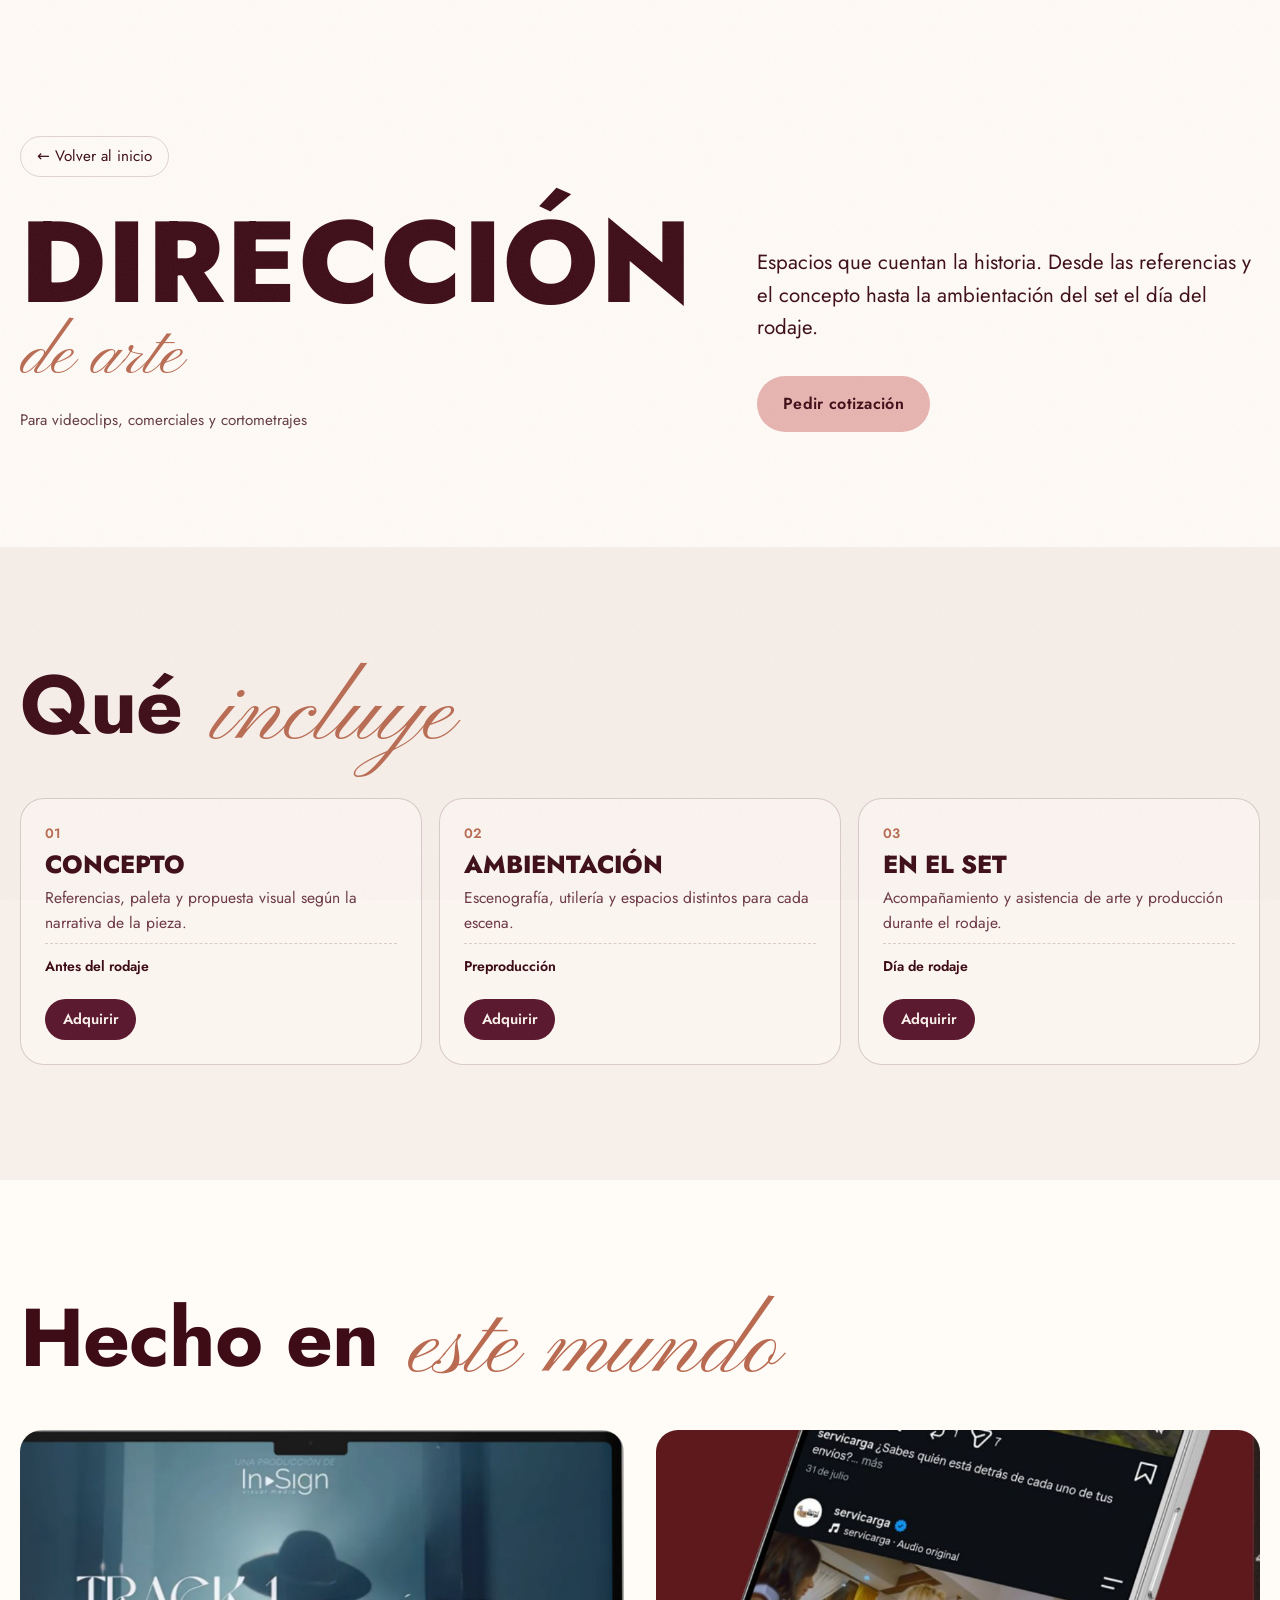
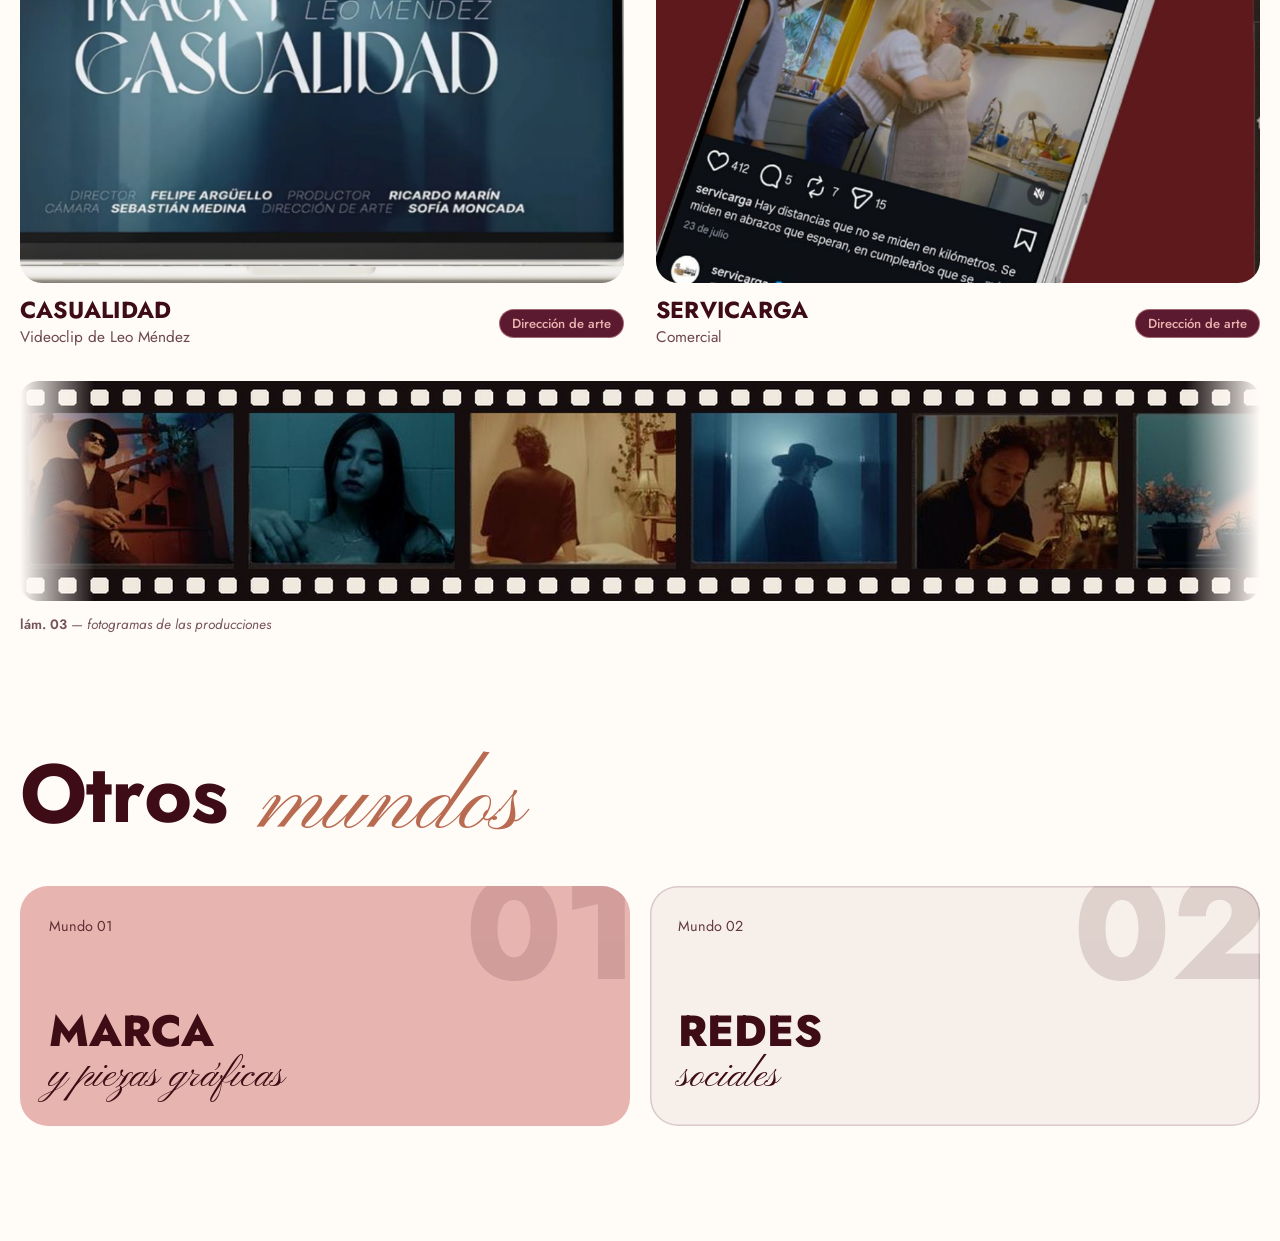
==== direccion-arte.html @ 57369f3b "Diseño igual al portafolio original (trazo-portafolio) Se pasa el diseño original a páginas separada" ====
<!DOCTYPE html>
<html lang="es">
<head>
<meta charset="utf-8">
<meta name="viewport" content="width=device-width, initial-scale=1, viewport-fit=cover">
<title>Dirección de arte · Sofía Moncada</title>
<meta name="description" content="Sofía Moncada, diseñadora crossmedia en Pereira, Colombia. Identidad de marca, contenido para redes y dirección de arte.">
<link rel="preconnect" href="https://fonts.googleapis.com">
<link rel="preconnect" href="https://fonts.gstatic.com" crossorigin>
<link href="https://fonts.googleapis.com/css2?family=Jost:wght@300;400;500;600;700;800;900&family=Pinyon+Script&display=swap" rel="stylesheet">
<!-- Estilos: generales (todas las páginas) + los propios de esta página -->
<link rel="stylesheet" href="css/base.css?v=20261113c">
<link rel="stylesheet" href="css/barra-menu.css?v=20261113c">
<link rel="stylesheet" href="css/pie.css?v=20261113c">
<link rel="stylesheet" href="css/mundos.css?v=20261113c">
<!-- Antes de pintar: tema guardado y franjas de llegada desde otra página -->
<script>
(function(){var r=document.documentElement;try{var t=localStorage.getItem('sof-theme');if(t==='dark'||t==='light')r.dataset.theme=t;if(sessionStorage.getItem('sof-wipe')){r.classList.add('llegando');sessionStorage.removeItem('sof-wipe')}}catch(e){}})();
</script>
</head>
<body data-pagina="direccion-arte" data-world="direccion-arte">
<a class="skip" href="#" id="skip">Saltar al contenido</a>

<!-- ============ BARRA PRINCIPAL ============ -->
<header class="nav" id="nav">
  <a class="logo" href="inicio.html" data-go aria-label="Trazo, inicio"><span class="script">Trazo</span></a>
  <nav class="links" aria-label="Principal">
    <a href="inicio.html" data-go>Inicio</a>
    <a href="sobre-mi.html" data-go>Sobre mí</a>
    <a href="proyectos.html" data-go>Proyectos</a>
  </nav>
  <a class="btn b-vino cta" href="planes.html" data-go>¡Trabajemos!</a>
  <button class="whatido" aria-controls="mega">Lo que hago</button>
  <button class="theme" role="switch" aria-checked="false" aria-label="Modo oscuro" title="Cambiar a modo claro u oscuro"><span class="knob" aria-hidden="true"><svg class="sun" viewBox="0 0 24 24"><circle cx="12" cy="12" r="5"/><g stroke="currentColor" stroke-width="2" stroke-linecap="round"><path d="M12 1v3M12 20v3M1 12h3M20 12h3M4.2 4.2l2.1 2.1M17.7 17.7l2.1 2.1M4.2 19.8l2.1-2.1M17.7 6.3l2.1-2.1"/></g></svg><svg class="moon" viewBox="0 0 24 24"><path d="M20 14.5A8 8 0 0 1 9.5 4a8 8 0 1 0 10.5 10.5z"/></svg></span></button>
  <button class="menu-btn" aria-expanded="false" aria-controls="mega"><i></i>Menú</button>
</header>

<!-- ============ MENÚ GRANDE: LO QUE HAGO ============ -->
<div class="mega" id="mega">
  <div class="wrap">
    <div class="mega-head"><div class="lbl"><b>000</b><span>Lo que hago</span></div><p class="script">elige tu plan y escríbeme</p></div>
    <div class="mega-grid">
      <div class="world w1">
        <a class="wh" href="marca.html" data-go><span class="wn">Mundo 01 · Para marcas nuevas y emprendimientos</span><h3>Marca <span class="script">y piezas</span></h3></a>
        <ul>
          <li><a href="marca.html" data-go><span>01</span>Identidad simple<small>Logo, paleta y tipografías · 3 entregables</small></a><button class="buy" data-buy="Identidad simple" data-w="Marca">Adquirir</button></li>
          <li><a href="marca.html" data-go><span>02</span>Manual de marca<small>Reglas de uso de tu marca · 8 entregables</small></a><button class="buy" data-buy="Manual de marca" data-w="Marca">Adquirir</button></li>
          <li><a href="marca.html" data-go><span>03</span>Identidad completa<small>Todo lo anterior + papelería y lanzamiento</small></a><button class="buy" data-buy="Identidad completa" data-w="Marca">Adquirir</button></li>
        </ul>
        <div class="seen"><small>Míralo en</small><div class="mini"><a href="sala-de-espera.html?p=provet-marca" data-go>Provet</a><a href="sala-de-espera.html?p=boticaria" data-go>Boticaria</a><a href="sala-de-espera.html?p=museos" data-go>Museos y galerías</a><a href="sala-de-espera.html?p=grotesco" data-go>Lo grotesco</a></div></div>
        <a class="go-plan" href="marca.html" data-go>Ver el mundo de marca</a>
      </div>
      <div class="world w2">
        <a class="wh" href="redes.html" data-go><span class="wn">Mundo 02 · Para negocios, servicios y creadores</span><h3>Redes <span class="script">sociales</span></h3></a>
        <ul>
          <li><a href="redes.html" data-go><span>01</span>Posts e historias<small>Piezas que enseñan, conectan y venden</small></a><button class="buy" data-buy="Posts e historias" data-w="Redes">Adquirir</button></li>
          <li><a href="redes.html" data-go><span>02</span>Reels y video<small>Edición con ritmo y con tu estética</small></a><button class="buy" data-buy="Reels y video" data-w="Redes">Adquirir</button></li>
          <li><a href="redes.html" data-go><span>03</span>Fotografía<small>Producto y retrato, con edición de color</small></a><button class="buy" data-buy="Fotografía" data-w="Redes">Adquirir</button></li>
        </ul>
        <div class="seen"><small>Míralo en</small><div class="mini"><a href="sala-de-espera.html?p=provet-redes" data-go>Provet · redes</a></div></div>
        <a class="go-plan" href="redes.html" data-go>Ver el mundo de redes</a>
      </div>
      <div class="world w3">
        <a class="wh" href="direccion-arte.html" data-go><span class="wn">Mundo 03 · Para videoclips, comerciales y cortos</span><h3>Dirección <span class="script">de arte</span></h3></a>
        <ul>
          <li><a href="direccion-arte.html" data-go><span>01</span>Concepto visual<small>Referencias, paleta y propuesta para tu pieza</small></a><button class="buy" data-buy="Concepto visual" data-w="Dirección de arte">Adquirir</button></li>
          <li><a href="direccion-arte.html" data-go><span>02</span>Ambientación<small>Escenografía y utilería para cada escena</small></a><button class="buy" data-buy="Ambientación" data-w="Dirección de arte">Adquirir</button></li>
          <li><a href="direccion-arte.html" data-go><span>03</span>Arte en el set<small>Asistencia de arte y producción en rodaje</small></a><button class="buy" data-buy="Arte en el set" data-w="Dirección de arte">Adquirir</button></li>
        </ul>
        <div class="seen"><small>Míralo en</small><div class="mini"><a href="sala-de-espera.html?p=casualidad" data-go>Casualidad</a><a href="sala-de-espera.html?p=servicarga" data-go>Servicarga</a></div></div>
        <a class="go-plan" href="direccion-arte.html" data-go>Ver el mundo de arte</a>
      </div>
    </div>
    <div class="mega-more">
      <nav aria-label="Más"><a href="inicio.html" data-go>Inicio</a><a href="sobre-mi.html" data-go>Sobre mí</a><a href="proyectos.html" data-go>Proyectos</a><a href="planes.html" data-go>¡Trabajemos!</a><button data-scroll="contacto">Contacto</button></nav>
      <div class="mega-help">
        <p class="script">¿no sabes por dónde empezar?</p>
        <p>Agenda una asesoría de 2 horas y decidimos juntos el siguiente paso de tu marca.</p>
        <div class="row-btns" style="margin-top:1rem"><a class="btn b-vino" href="planes.html#asesoria" data-go>Ver asesoría</a><a class="btn b-line" href="https://wa.me/573225374248" target="_blank" rel="noopener">WhatsApp</a></div>
        <span class="clock" data-clock style="display:block;margin-top:1rem">Pereira</span>
      </div>
    </div>
  </div>
</div>

<main id="main" tabindex="-1">
  <!-- Esta página se arma sola con los datos de js/datos.js (mundo "direccion-arte") -->
  <div class="wp" data-world="direccion-arte"></div>
</main>

<!-- ============ CONTACTO (en todas las páginas) ============ -->
<footer class="contact" id="contacto" data-anchor="contacto">
  <div class="wrap">
    <h2 class="st">Trabajemos <span class="script">juntos</span></h2>
    <div class="cgrid">
      <div><h4>Escríbeme</h4><button id="copy">somonjara2005@gmail.com</button><a href="https://wa.me/573225374248" target="_blank" rel="noopener">WhatsApp · 322 537 4248</a></div>
      <div><h4>Redes</h4><a href="https://instagram.com/_nthlky_" target="_blank" rel="noopener">Instagram · @_nthlky_</a></div>
      <div><h4>Estudio</h4><p>Pereira, Colombia</p></div>
    </div>
    <div class="cbase"><span>© 2026 Sofía Moncada · Arte desde el alma y corazón</span></div>
  </div>
</footer>

<!-- Transición entre páginas: 4 franjas de color -->
<div class="wipe" aria-hidden="true"><span></span><span></span><span></span><span></span></div>
<div class="toast" id="toast" role="status" aria-live="polite"></div>

<script src="js/main.js?v=20261113c"></script>
<script src="js/datos.js?v=20261113c"></script>
<script src="js/mundos.js?v=20261113c"></script>
</body>
</html>
---- css/base.css ----
/* =========================================================
   TRAZO · Portafolio de Sofía Moncada
   base.css · TODAS las páginas: colores, letras, botones, secciones, interruptor de tema, formas de fondo y movimiento reducido
   (estilos tomados del portafolio original: trazo-portafolio/css/estilos.css)
   ========================================================= */

/* Trazo · Sofía Moncada — estilos del portafolio
   Colores y tipografías en :root (tema claro) y en los bloques de modo oscuro.
   Las secciones se fueron agregando por versiones (v5…v12); cada bloque está marcado con un comentario. */
:root{
  --vino:#5C1A30;--vino-osc:#3D0C15;--crema:#F7EFE9;--blanco:#FFFBF7;--rosa:#E8B4B0;--terra:#B96B52;--arena:#D9C4B8;
  --bg:#FFFBF7;--fg:#3D0C15;--fg-soft:#6d3a44;--accent:#B96B52;--nav-bg:rgba(255,251,247,.84);--panel:#F7EFE9;
  --paper:#F7EFE9;--on-paper:#3D0C15;--on-paper-soft:#6d3a44;
  --line:rgba(61,12,21,.16);--line-p:rgba(61,12,21,.18);
  --stripe-a:#FFFBF7;--stripe-b:#F6E3DE;--grid:rgba(185,107,82,.14);
  --sans:"Jost","Futura","Century Gothic","Avenir Next",system-ui,sans-serif;
  --script:"Pinyon Script","Snell Roundhand","Apple Chancery",cursive;
  color-scheme:light;box-sizing:border-box;
  padding-top:env(safe-area-inset-top,0px);padding-bottom:env(safe-area-inset-bottom,0px);
}
@media (prefers-color-scheme:dark){:root:not([data-theme="light"]){--bg:#3D0C15;--fg:#F7EFE9;--fg-soft:#e2c9c4;--accent:#E8B4B0;--nav-bg:rgba(61,12,21,.82);--panel:rgba(92,26,48,.55);--paper:#4a1426;--on-paper:#F7EFE9;--on-paper-soft:#e2c9c4;--line:rgba(247,239,233,.16);--line-p:rgba(247,239,233,.18);--stripe-a:#3D0C15;--stripe-b:#47111f;--grid:rgba(232,180,176,.1);color-scheme:dark}}
:root[data-theme="dark"]{--bg:#3D0C15;--fg:#F7EFE9;--fg-soft:#e2c9c4;--accent:#E8B4B0;--nav-bg:rgba(61,12,21,.82);--panel:rgba(92,26,48,.55);--paper:#4a1426;--on-paper:#F7EFE9;--on-paper-soft:#e2c9c4;--line:rgba(247,239,233,.16);--line-p:rgba(247,239,233,.18);--stripe-a:#3D0C15;--stripe-b:#47111f;--grid:rgba(232,180,176,.1);color-scheme:dark}
*,*::before,*::after{box-sizing:inherit;margin:0;padding:0}
html{scroll-padding-top:calc(env(safe-area-inset-top,0px) + 90px)}
body{background:var(--bg);color:var(--fg);transition:background-color .5s,color .5s;font-family:var(--sans);font-size:1.0625rem;line-height:1.6;-webkit-font-smoothing:antialiased;overflow-x:hidden}
body::before{content:"";position:fixed;inset:0 0 auto;height:env(safe-area-inset-top,0px);z-index:70;background:var(--bg)}
body::after{content:"";position:fixed;inset:0;pointer-events:none;z-index:96;opacity:.07;background-image:url("data:image/svg+xml,%3Csvg xmlns='http://www.w3.org/2000/svg' width='200' height='200'%3E%3Cfilter id='n'%3E%3CfeTurbulence type='fractalNoise' baseFrequency='.85' numOctaves='3' stitchTiles='stitch'/%3E%3C/filter%3E%3Crect width='100%25' height='100%25' filter='url(%23n)'/%3E%3C/svg%3E")}
img{max-width:100%;display:block}
a{color:inherit}
button,input,textarea{font:inherit;color:inherit}
button{background:none;border:0;cursor:pointer}
:focus-visible{outline:3px solid var(--accent);outline-offset:3px;border-radius:6px}
.wrap{width:min(1240px,100% - 2.5rem);margin-inline:auto}
main{overflow-x:clip;min-height:70vh}
.skip{position:absolute;left:-999px;top:0}
.skip:focus{left:1rem;top:1rem;z-index:100;background:var(--rosa);color:var(--vino-osc);padding:.6rem 1rem;border-radius:999px}

/* tipo y etiquetas */
.display{font-weight:800;text-transform:uppercase;line-height:.92;letter-spacing:.01em}
.script{font-family:var(--script);font-weight:400;line-height:1;letter-spacing:0;text-transform:none}
.h-xl{font-size:clamp(3rem,9vw,8rem)}
.h-l{font-size:clamp(2.4rem,6vw,4.8rem)}
.h-m{font-size:clamp(1.9rem,3.6vw,2.8rem)}
.st{font-weight:700;letter-spacing:-.01em;line-height:1;font-size:clamp(2.6rem,6.4vw,5.6rem)}
.st .script{font-size:1.18em;color:var(--accent);margin-left:.06em;display:inline-block;transform:translateY(.06em)}

.lede{font-size:clamp(1.1rem,1.6vw,1.3rem);max-width:48ch}
.muted{opacity:.75}
.lbl{display:flex;align-items:baseline;gap:.8rem;font-size:.92rem;margin-bottom:1.6rem}
.lbl b{font-weight:600;font-variant-numeric:tabular-nums;color:var(--accent)}
.lbl span{opacity:.8}
.fig{font-size:.85rem;opacity:.7;margin-top:.8rem;font-style:italic}
.fig b{font-style:normal;font-weight:600}
.hr{border:0;border-top:1px solid var(--line)}
.paper .hr{border-color:var(--line-p)}

/* botones / chips */
.btn{display:inline-flex;align-items:center;justify-content:center;gap:.6rem;padding:.95rem 1.6rem;border-radius:999px;font-weight:600;font-size:1rem;text-decoration:none;letter-spacing:.02em;transition:transform .35s cubic-bezier(.3,1.6,.5,1),background .25s,color .25s;white-space:nowrap}
.btn:hover{transform:translateY(-3px) rotate(-1.5deg)}
.b-rosa{background:var(--rosa);color:var(--vino-osc)}
.b-line{border:1.5px solid currentColor}
.b-vino{background:var(--vino);color:var(--crema)}
.row-btns{display:flex;flex-wrap:wrap;gap:.8rem;margin-top:2rem}
.chips{display:flex;flex-wrap:wrap;gap:.45rem}
.chip{border:1.5px solid currentColor;border-radius:999px;padding:.28rem .9rem;font-size:.93rem;white-space:nowrap}

/* vistas */
[data-view]{display:none}
[data-view].on{display:block;animation:viewin .7s cubic-bezier(.2,.8,.2,1)}
@keyframes viewin{from{opacity:0;transform:translateY(24px)}}
.pad{padding:clamp(4.5rem,9vw,7.5rem) 0}
.top{padding-top:calc(env(safe-area-inset-top,0px) + 8.5rem)}
.paper{background:var(--paper);color:var(--on-paper)}

/* cinta */
.ribbon{background:var(--rosa);color:var(--vino-osc);overflow:hidden;transform:rotate(-1.6deg);margin:0 -1rem;box-shadow:0 10px 24px rgba(0,0,0,.25)}
.ribbon .track{display:flex;width:max-content;animation:slide 30s linear infinite;padding:.8rem 0}
.ribbon span{font-weight:600;font-size:clamp(1.05rem,2vw,1.4rem);white-space:nowrap;padding-inline:1.2rem;display:flex;gap:2.4rem;align-items:center;letter-spacing:.02em}
.ribbon span::after{content:"✶";color:var(--terra)}
@keyframes slide{to{transform:translateX(-50%)}}

@media (prefers-reduced-motion:reduce){
  *,*::before,*::after{animation-duration:.001ms!important;animation-iteration-count:1!important;transition-duration:.001ms!important}
  .hero h1 .w>span{transform:none}.rv{opacity:1;translate:0 0}.manif .w{opacity:1}
}
/* ===== v5: tema, intro con premisa, inicio centrado ===== */
@keyframes spin{to{transform:rotate(360deg)}}
.theme{width:62px;height:34px;border-radius:999px;background:var(--line);position:relative;flex:none}
.theme .knob{position:absolute;top:4px;left:4px;width:26px;height:26px;border-radius:50%;background:var(--terra);color:var(--blanco);display:grid;place-items:center;transition:transform .45s cubic-bezier(.3,1.6,.4,1),background .4s}
.theme svg{width:15px;height:15px;fill:currentColor;grid-area:1/1;transition:opacity .3s,transform .45s}
.theme .moon{opacity:0;transform:rotate(-90deg)}
.theme[aria-checked="true"] .knob{transform:translateX(28px);background:var(--rosa);color:var(--vino-osc)}
.theme[aria-checked="true"] .sun{opacity:0;transform:rotate(90deg)}
.theme[aria-checked="true"] .moon{opacity:1;transform:none}

/* tarjetas claras con borde en ambos temas */
.wcard.w2,.bk2,.c-exp,.b-desc,.b-pal,.pk2,.expect li{box-shadow:inset 0 0 0 1.5px var(--line)}
.form{background:var(--bg);color:var(--fg);box-shadow:inset 0 0 0 1.5px var(--line)}
.opts button{border-color:var(--fg)!important}
.step,.inc article{background:var(--bg)}

.center{text-align:center}
.center .lbl{justify-content:center}
.center .lede{margin-inline:auto}
:root{--btn-bg:#5C1A30;--btn-fg:#F7EFE9}
@media (prefers-color-scheme:dark){:root:not([data-theme="light"]){--btn-bg:#E8B4B0;--btn-fg:#3D0C15}}
:root[data-theme="dark"]{--btn-bg:#E8B4B0;--btn-fg:#3D0C15}
.b-vino{background:var(--btn-bg);color:var(--btn-fg)}

.buy-btn{align-self:flex-start;margin-top:.8rem;background:var(--btn-bg);color:var(--btn-fg);border-radius:999px;padding:.55rem 1.1rem;font-weight:600;font-size:.92rem;transition:transform .3s cubic-bezier(.3,1.6,.4,1)}
.buy-btn:hover{transform:translateY(-3px) rotate(-1.5deg)}
.pk .buy-btn{background:var(--vino-osc);color:var(--crema)}
.pk3 .buy-btn,.pk4 .buy-btn{background:var(--blanco);color:var(--vino-osc)}
main .lbl,.contact .lbl{display:none}
/* formas y estrellas de fondo */
main section,main .stn{position:relative}
.deco{position:absolute;inset:0;overflow:hidden;pointer-events:none;z-index:0}
.deco svg{position:absolute;width:var(--s);color:var(--dc);opacity:var(--o);animation:dfl var(--dur) ease-in-out infinite alternate;animation-delay:var(--dl)}
.deco svg.sp{animation:dsp var(--dur) linear infinite}
@keyframes dfl{to{translate:0 -18px;rotate:var(--rr)}}
@keyframes dsp{to{rotate:360deg}}
main section>.wrap,main .stn>.wrap,main section>*:not(.deco){position:relative;z-index:1}
.hero>.star8{position:absolute}
.xr>*{z-index:auto}
@media (prefers-reduced-motion:reduce){.deco svg{animation:none}}
@media (max-width:860px){.mas-title .script{margin-left:0}}
---- css/barra-menu.css ----
/* =========================================================
   TRAZO · Portafolio de Sofía Moncada
   barra-menu.css · TODAS las páginas: barra de arriba, menú grande "Lo que hago" y transición de franjas
   (estilos tomados del portafolio original: trazo-portafolio/css/estilos.css)
   ========================================================= */

/* nav */
.nav{position:fixed;z-index:60;top:calc(env(safe-area-inset-top,0px) + 14px);left:50%;transform:translateX(-50%);width:min(1240px,100% - 1.5rem);display:flex;align-items:center;gap:1rem;padding:.45rem .45rem .45rem 1.2rem;border-radius:999px;background:var(--nav-bg);backdrop-filter:blur(14px);-webkit-backdrop-filter:blur(14px);border:1px solid var(--line);transition:transform .5s cubic-bezier(.2,.8,.2,1)}
.nav.hide{transform:translate(-50%,-150%)}
.logo{display:flex;align-items:baseline;gap:.35rem;text-decoration:none;white-space:nowrap;margin-right:auto}
.logo .script{font-size:1.9rem;color:var(--accent)}
.logo b{font-weight:600;font-size:.8rem;letter-spacing:.18em;text-transform:uppercase}
.nav .links{display:flex;gap:.1rem}
.nav .links a,.nav .links button{display:block;padding:.5rem .9rem;border-radius:999px;text-decoration:none;font-size:.97rem;transition:background .25s,color .25s}
.nav .links a:hover,.nav .links button:hover{background:var(--line)}
.nav .links [aria-current="page"]{background:var(--line);color:var(--accent)}
.clock{font-size:.85rem;opacity:.75;white-space:nowrap;font-variant-numeric:tabular-nums}
.nav .cta{padding:.6rem 1.1rem}
.menu-btn{display:inline-flex;align-items:center;gap:.6rem;padding:.6rem 1rem;border-radius:999px;background:var(--rosa);color:var(--vino-osc);font-weight:600;font-size:.95rem}
.menu-btn i,.menu-btn i::before{display:block;width:16px;height:2px;background:currentColor;position:relative;transition:transform .3s}
.menu-btn i::before{content:"";position:absolute;top:5px}
.menu-btn[aria-expanded="true"] i{transform:rotate(45deg)}
.menu-btn[aria-expanded="true"] i::before{top:0;transform:rotate(-90deg)}
@media (max-width:1060px){.nav .links,.clock{display:none}}
@media (max-width:520px){.nav .cta{display:none}}

/* mega menú */
.mega{position:fixed;inset:0;z-index:55;background:var(--bg);overflow:auto;padding:calc(env(safe-area-inset-top,0px) + 6.5rem) 0 calc(2.5rem + env(safe-area-inset-bottom,0px));clip-path:inset(0 0 100% 0);visibility:hidden;transition:clip-path .65s cubic-bezier(.7,0,.2,1),visibility .65s}
.mega.open{clip-path:inset(0);visibility:visible}
.mega-grid{display:grid;grid-template-columns:repeat(3,1fr);gap:1.2rem}
.world{border-radius:26px;padding:1.6rem;display:flex;flex-direction:column;gap:.9rem;text-decoration:none}
.world .wn{font-size:.9rem;opacity:.8}
.world h3{font-weight:800;text-transform:uppercase;font-size:clamp(1.8rem,3vw,2.6rem);line-height:.95;letter-spacing:.01em}
.world h3 .script{text-transform:none;font-weight:400;font-size:1.15em}
.world ul{list-style:none;display:grid;gap:.1rem}
.world li a{display:grid;grid-template-columns:2rem 1fr;gap:.4rem;padding:.55rem 0;border-top:1px solid currentColor;text-decoration:none;font-size:.98rem;opacity:.95}
.world li a small{grid-column:2;font-size:.85rem;opacity:.75;margin-top:-.25rem}
.world li a:hover{opacity:.7}
.w1{background:var(--rosa);color:var(--vino-osc)}
.w2{background:var(--crema);color:var(--vino-osc)}
.w3{background:var(--terra);color:var(--blanco)}
.mega-more{display:flex;flex-wrap:wrap;gap:.6rem 2rem;margin-top:2rem;align-items:center;justify-content:space-between}
.mega-more nav{display:flex;flex-wrap:wrap;gap:.4rem 1.6rem}
.mega-more nav a{font-size:clamp(1.4rem,3vw,2rem);font-weight:700;text-transform:uppercase;text-decoration:none}
.mega-more nav a:hover{color:var(--accent)}
@media (max-width:900px){.mega-grid{grid-template-columns:1fr}}


/* cinta de transición */
.wipe{position:fixed;inset:0;z-index:80;pointer-events:none;display:grid;grid-template-rows:repeat(4,1fr)}
.wipe span{transform:scaleX(0);transform-origin:left}
.wipe span:nth-child(1){background:var(--rosa)}.wipe span:nth-child(2){background:var(--terra)}.wipe span:nth-child(3){background:var(--arena)}.wipe span:nth-child(4){background:var(--vino)}

/* ===== v6: menú y archivo collage ===== */
.mega-head{display:flex;flex-wrap:wrap;align-items:baseline;justify-content:space-between;gap:.4rem 1rem;margin-bottom:1.2rem}
.mega-head .lbl{margin:0}
.mega-head .script{font-size:clamp(1.8rem,3.4vw,2.6rem);color:var(--accent)}
.world .wh{text-decoration:none;display:grid;gap:.6rem}
.world .wh:hover h3{text-decoration:underline;text-decoration-thickness:2px;text-underline-offset:6px}
.world .seen{margin-top:.4rem}
.world .seen small{display:block;font-size:.8rem;opacity:.75;margin-bottom:.45rem}
.world .mini{display:flex;flex-wrap:wrap;gap:.35rem}
.world .mini a{border:1.5px solid currentColor;border-radius:999px;padding:.18rem .75rem;font-size:.86rem;text-decoration:none;transition:transform .3s cubic-bezier(.3,1.6,.4,1)}
.world .mini a:hover{transform:translateY(-3px) rotate(-2deg)}
.world .go-plan{align-self:flex-start;margin-top:auto;padding-top:.4rem;font-weight:600;text-decoration:none;border-bottom:1.5px solid currentColor}
.world .go-plan::after{content:" ✶"}
.mega-more{align-items:flex-start;margin-top:2.4rem}
.mega-more nav{flex-direction:column;gap:.2rem}
.mega-more nav a,.mega-more nav button{font-size:clamp(1.6rem,3.4vw,2.4rem);font-weight:800;text-transform:uppercase;text-decoration:none;letter-spacing:.01em;text-align:left;line-height:1.15;transition:color .25s,translate .35s cubic-bezier(.3,1.6,.4,1)}
.mega-more nav a:hover,.mega-more nav button:hover{color:var(--accent);translate:8px 0}
.mega-help{border:1.5px dashed var(--accent);border-radius:26px;padding:1.4rem 1.5rem;max-width:420px;rotate:1.5deg}
.mega-help .script{font-size:2rem;color:var(--accent);margin-bottom:.3rem}
@media (max-width:700px){.mega-help{rotate:0deg;max-width:none}}

/* adquirir planes */
.world li{display:grid;grid-template-columns:1fr auto;align-items:center;gap:.6rem;border-top:1px solid currentColor}
.world li a{border-top:0!important}
.buy{border:1.5px solid currentColor;border-radius:999px;padding:.32rem .8rem;font-size:.82rem;font-weight:600;white-space:nowrap;transition:transform .3s cubic-bezier(.3,1.6,.4,1)}
.buy:hover{transform:rotate(-3deg) scale(1.06)}
.w1 .buy:hover,.w2 .buy:hover{background:var(--vino-osc);color:var(--crema);border-color:var(--vino-osc)}
.w3 .buy:hover{background:var(--blanco);color:var(--terra);border-color:var(--blanco)}
.nav{gap:.6rem}
.logo .script{font-size:2.3rem}
.nav .links{margin-right:auto;margin-left:1.4rem}
.nav .cta{padding:.6rem 1.15rem}
.nav .whatido{padding:.6rem 1.15rem;border-radius:999px;border:1.5px solid currentColor;font-weight:600;font-size:.97rem}
.nav .whatido:hover{background:var(--fg);color:var(--bg)}
.menu-btn{display:none}
@media (max-width:1060px){.nav .links,.nav .whatido{display:none}.menu-btn{display:inline-flex}}
@media (max-width:560px){.nav .cta{display:none}}

/* Al llegar desde otra página, la pantalla empieza tapada por las franjas (main.js las abre) */
.llegando .wipe span{transform:scaleX(1)}
---- css/pie.css ----
/* =========================================================
   TRAZO · Portafolio de Sofía Moncada
   pie.css · TODAS las páginas: pie de contacto "Trabajemos juntos"
   (estilos tomados del portafolio original: trazo-portafolio/css/estilos.css)
   ========================================================= */

/* contacto (footer) */
.contact{color:var(--crema);--line:rgba(247,239,233,.2);background:var(--vino);border-radius:40px 40px 0 0;margin-top:2rem;padding:clamp(4rem,8vw,6.5rem) 0 calc(2rem + env(safe-area-inset-bottom,0px))}
.contact .st{font-size:clamp(3rem,9vw,7.6rem)}
.cgrid{display:grid;grid-template-columns:repeat(3,1fr);gap:2rem;margin-top:3rem;padding-top:2rem;border-top:1px solid var(--line)}
.cgrid h4{font-weight:600;font-size:.9rem;opacity:.7;margin-bottom:.8rem}
.cgrid a,.cgrid button{display:block;font-size:clamp(1.05rem,1.8vw,1.3rem);text-decoration:none;margin-bottom:.35rem;text-align:left}
.cgrid a:hover,.cgrid button:hover{color:var(--rosa)}
.contact .st .script{color:var(--rosa)}
.cgrid p{font-size:1.05rem}
.cbase{display:flex;flex-wrap:wrap;justify-content:space-between;gap:1rem;margin-top:3rem;font-size:.9rem;opacity:.8}
.cbase a{text-decoration:none}
@media (max-width:760px){.cgrid{grid-template-columns:1fr}}

.toast{position:fixed;left:50%;bottom:calc(1.4rem + env(safe-area-inset-bottom,0px));transform:translate(-50%,180%);visibility:hidden;background:var(--rosa);color:var(--vino-osc);padding:.8rem 1.3rem;border-radius:999px;font-weight:600;z-index:97;transition:transform .45s cubic-bezier(.3,1.5,.5,1),visibility .45s}
.toast.show{transform:translate(-50%,0);visibility:visible}
.rv{opacity:0;translate:0 36px;transition:opacity .8s,translate 1s cubic-bezier(.2,.8,.2,1)}
.rv.in{opacity:1;translate:0 0}

/* contacto centrado */
.contact{text-align:center}
.contact .lbl{justify-content:center}
.cgrid{text-align:center}
.cgrid a,.cgrid button{margin-inline:auto;text-align:center}
.cbase{justify-content:center;gap:2rem}

.contact .lbl b{color:var(--rosa)}
---- css/mundos.css ----
/* =========================================================
   TRAZO · Portafolio de Sofía Moncada
   mundos.css · marca.html, redes.html y direccion-arte.html: páginas de cada mundo y tarjetas de proyecto
   (estilos tomados del portafolio original: trazo-portafolio/css/estilos.css)
   ========================================================= */

/* enfoque */
.worlds{display:grid;grid-template-columns:repeat(3,1fr);gap:1.2rem}
.wcard{border-radius:28px;padding:1.8rem;min-height:420px;display:flex;flex-direction:column;gap:.8rem;text-decoration:none;position:relative;overflow:hidden;transition:transform .5s cubic-bezier(.3,1.5,.5,1)}
.wcard:hover{transform:translateY(-10px) rotate(-1deg)}
.wcard .wn{display:flex;justify-content:space-between;font-size:.9rem;opacity:.8}
.wcard h3{font-weight:800;text-transform:uppercase;font-size:clamp(2rem,3.4vw,2.9rem);line-height:.95;margin-top:auto}
.wcard h3 .script{display:block;text-transform:none;font-weight:400;font-size:.95em;margin-top:.1em}
.wcard p{max-width:34ch}
.wcard .chips{margin-top:.4rem}
.wcard .chip{font-size:.85rem}
.wcard .big{position:absolute;right:-.06em;top:-.2em;font-weight:800;font-size:9rem;line-height:1;opacity:.13}
@media (max-width:900px){.worlds{grid-template-columns:1fr}.wcard{min-height:320px}}
.pillars{display:grid;grid-template-columns:repeat(4,1fr);margin-top:2.4rem;border-top:1px solid var(--line)}
.pillars div{padding:1.1rem 0;border-bottom:1px solid var(--line);display:flex;gap:.8rem;align-items:baseline;font-size:1.2rem;font-weight:600}
.pillars small{opacity:.6;font-weight:400;font-size:.85rem}
@media (max-width:700px){.pillars{grid-template-columns:1fr 1fr}}

/* tarjetas de proyecto */
.pgrid{display:grid;grid-template-columns:repeat(6,1fr);gap:clamp(1.2rem,2.5vw,2rem)}
.pcard{grid-column:span 2;display:block;text-decoration:none;transition:transform .5s cubic-bezier(.3,1.5,.5,1)}
.pcard.w{grid-column:span 4}
.pcard.h{grid-column:span 3}
.pcard:hover{transform:translateY(-8px) rotate(-.6deg)}
.pcard .ph{aspect-ratio:4/3;border-radius:22px;overflow:hidden;background:var(--arena)}
.pcard.w .ph{aspect-ratio:16/9}
.pcard .ph img{width:100%;height:100%;object-fit:cover;transition:transform .9s cubic-bezier(.2,.8,.2,1)}
.pcard:hover .ph img{transform:scale(1.05)}
.pcard .cap{display:flex;justify-content:space-between;align-items:center;gap:1rem;margin-top:.9rem}
.pcard h3{font-weight:700;font-size:1.45rem;line-height:1.05;text-transform:uppercase;letter-spacing:.01em}
.pcard .sub{font-size:.96rem;opacity:.75;margin-top:.15rem}
.pcard .cat{font-size:.82rem;border-radius:999px;padding:.2rem .75rem;font-weight:500;white-space:nowrap}
.pcard.gone{display:none}
.pgrid.list{grid-template-columns:1fr;gap:0}
.pgrid.list .pcard{grid-column:1/-1;display:grid;grid-template-columns:140px 1fr;gap:1.2rem;align-items:center;padding:1rem 0;border-bottom:1px solid var(--line)}
.pgrid.list .pcard .ph{aspect-ratio:4/3}
.pgrid.list .pcard:hover{transform:translateX(10px)}
.pgrid.list .pcard .cap{margin:0}
@media (max-width:900px){.pcard,.pcard.w,.pcard.h{grid-column:span 3}.pcard.w .ph{aspect-ratio:4/3}}
@media (max-width:600px){.pgrid{grid-template-columns:1fr}.pcard,.pcard.w,.pcard.h{grid-column:1/-1}.pgrid.list .pcard{grid-template-columns:96px 1fr}}
.k-redes{background:var(--rosa);color:var(--vino-osc)}
.k-marca{background:var(--terra);color:var(--blanco)}
.k-editorial{background:var(--arena);color:var(--vino-osc)}
.k-da{background:var(--vino);color:var(--rosa);border:1px solid rgba(232,180,176,.5)}
.tools-row{display:flex;flex-wrap:wrap;gap:1rem;justify-content:space-between;align-items:center;margin-bottom:2rem}
.seg{display:inline-flex;border:1.5px solid var(--line);border-radius:999px;padding:.2rem}
.seg button{padding:.4rem .9rem;border-radius:999px;font-size:.92rem}
.seg button[aria-pressed="true"]{background:var(--fg);color:var(--bg)}
.filters{display:flex;flex-wrap:wrap;gap:.45rem}
.filters button{border:1.5px solid var(--fg);border-radius:999px;padding:.45rem 1rem;font-size:.95rem;transition:background .25s,color .25s}
.filters button[aria-pressed="true"]{background:var(--fg);color:var(--bg)}

/* páginas de mundo */
.wp-head{display:grid;grid-template-columns:1.3fr 1fr;gap:clamp(2rem,5vw,4rem);align-items:end}
.wp-head h1{font-weight:800;text-transform:uppercase;font-size:clamp(3.2rem,9vw,8rem);line-height:.92;letter-spacing:.01em}
.wp-head h1 .script{display:block;text-transform:none;font-weight:400;color:var(--accent);font-size:.62em;margin-top:.08em}
.wp-for{font-size:.95rem;opacity:.8;margin-top:1rem}
.wp-badge{border-radius:28px;padding:1.6rem;display:grid;gap:.6rem}
@media (max-width:860px){.wp-head{grid-template-columns:1fr}}
.inc{display:grid;grid-template-columns:repeat(var(--c,3),1fr);gap:1.1rem}
.inc article{border-radius:24px;padding:1.5rem;display:flex;flex-direction:column;gap:.5rem;border:1.5px solid var(--line-p);background:rgba(255,251,247,.5);min-height:220px}
.inc .n{font-size:.85rem;color:var(--terra);font-weight:600}
.inc h3{font-weight:800;text-transform:uppercase;font-size:1.55rem;line-height:1}
.inc p{color:var(--on-paper-soft);font-size:.98rem}
.inc .foot{margin-top:auto;font-size:.88rem;font-weight:600;padding-top:.7rem;border-top:1px dashed var(--line-p)}
@media (max-width:900px){.inc{grid-template-columns:1fr 1fr}}
@media (max-width:560px){.inc{grid-template-columns:1fr}}
.film{overflow:hidden;border-radius:18px;background:#170809;mask-image:linear-gradient(90deg,transparent,#000 6%,#000 94%,transparent)}
.film .reel{display:flex;width:max-content;animation:slide 60s linear infinite}
.film img{height:clamp(150px,20vw,220px);width:auto;max-width:none}

/* detalle */
.back{display:inline-flex;gap:.5rem;align-items:center;text-decoration:none;border:1.5px solid var(--line);border-radius:999px;padding:.45rem 1rem;font-size:.95rem;margin-bottom:2rem}
.back:hover{background:var(--fg);color:var(--bg)}
.bento{display:grid;grid-template-columns:repeat(12,1fr);gap:1.2rem;margin-top:1rem}
.bento>*{border-radius:26px;overflow:hidden}
.b-main{grid-column:span 8;grid-row:span 2;background:var(--arena)}
.b-main img{width:100%;height:100%;object-fit:cover}
.b-desc{grid-column:span 4;background:var(--crema);color:var(--vino-osc);padding:1.6rem}
.b-facts{grid-column:span 4;background:var(--vino);color:var(--crema);padding:1.6rem}
.b-img2{grid-column:span 6;background:var(--arena);min-height:280px}
.b-img2 img{width:100%;height:100%;object-fit:cover}
.b-pal{grid-column:span 6;background:var(--crema);color:var(--vino-osc);padding:1.6rem}
.b-film{grid-column:1/-1}
.bento h4{font-weight:700;text-transform:uppercase;letter-spacing:.06em;font-size:.95rem;margin-bottom:.7rem}
.facts{display:grid;gap:1rem}
.facts dt{font-size:.85rem;opacity:.7}
.facts .chips{margin-top:.35rem;gap:.35rem}
.facts .chip{font-size:.85rem;padding:.15rem .7rem}
.sw{display:flex;flex-wrap:wrap;gap:.6rem}
.sw button{width:76px;height:110px;border-radius:999px;display:flex;align-items:flex-end;justify-content:center;padding-bottom:.8rem;font-size:.72rem;font-weight:600;border:1.5px solid rgba(61,12,21,.2);transition:transform .35s cubic-bezier(.3,1.6,.4,1)}
.sw button:hover{transform:translateY(-8px)}
.slot{grid-column:span 6;min-height:260px;border:2px dashed var(--terra);background:repeating-linear-gradient(-45deg,rgba(185,107,82,.08) 0 14px,transparent 14px 28px);display:grid;place-items:center;text-align:center;padding:1.5rem}
.slot b{display:block;font-weight:600;font-size:1.05rem}
.slot span{font-size:.9rem;opacity:.75}
.slot .script{font-size:2.2rem;color:var(--accent)}
@media (max-width:900px){.b-main,.b-desc,.b-facts,.b-img2,.b-pal,.slot{grid-column:1/-1;grid-row:auto}.b-main{aspect-ratio:4/3}}
.d-next{display:flex;justify-content:space-between;align-items:center;flex-wrap:wrap;gap:1rem;margin-top:3rem;padding-top:2rem;border-top:1px solid var(--line)}
.d-next a.next{text-decoration:none;text-align:right}
.d-next a.next small{display:block;opacity:.7;font-size:.9rem}
.d-next a.next b{font-size:clamp(1.6rem,4vw,2.6rem);text-transform:uppercase;font-weight:800;line-height:1}
.d-next a.next:hover b{color:var(--accent)}

/* mundos en abanico */
.worlds.fan{margin-top:3.6rem;gap:1.4rem;align-items:start;text-align:left}
.worlds.fan .wcard:nth-child(1){transform:rotate(-3.5deg) translateY(34px)}
.worlds.fan .wcard:nth-child(2){transform:translateY(-6px)}
.worlds.fan .wcard:nth-child(3){transform:rotate(3.5deg) translateY(34px)}
.worlds.fan .wcard:hover{transform:rotate(0) translateY(-12px)}
@media (max-width:900px){.worlds.fan .wcard:nth-child(n){transform:rotate(calc(var(--i,0) * 1deg))}.worlds.fan .wcard:nth-child(1){--i:-1.5}.worlds.fan .wcard:nth-child(3){--i:1.5}}
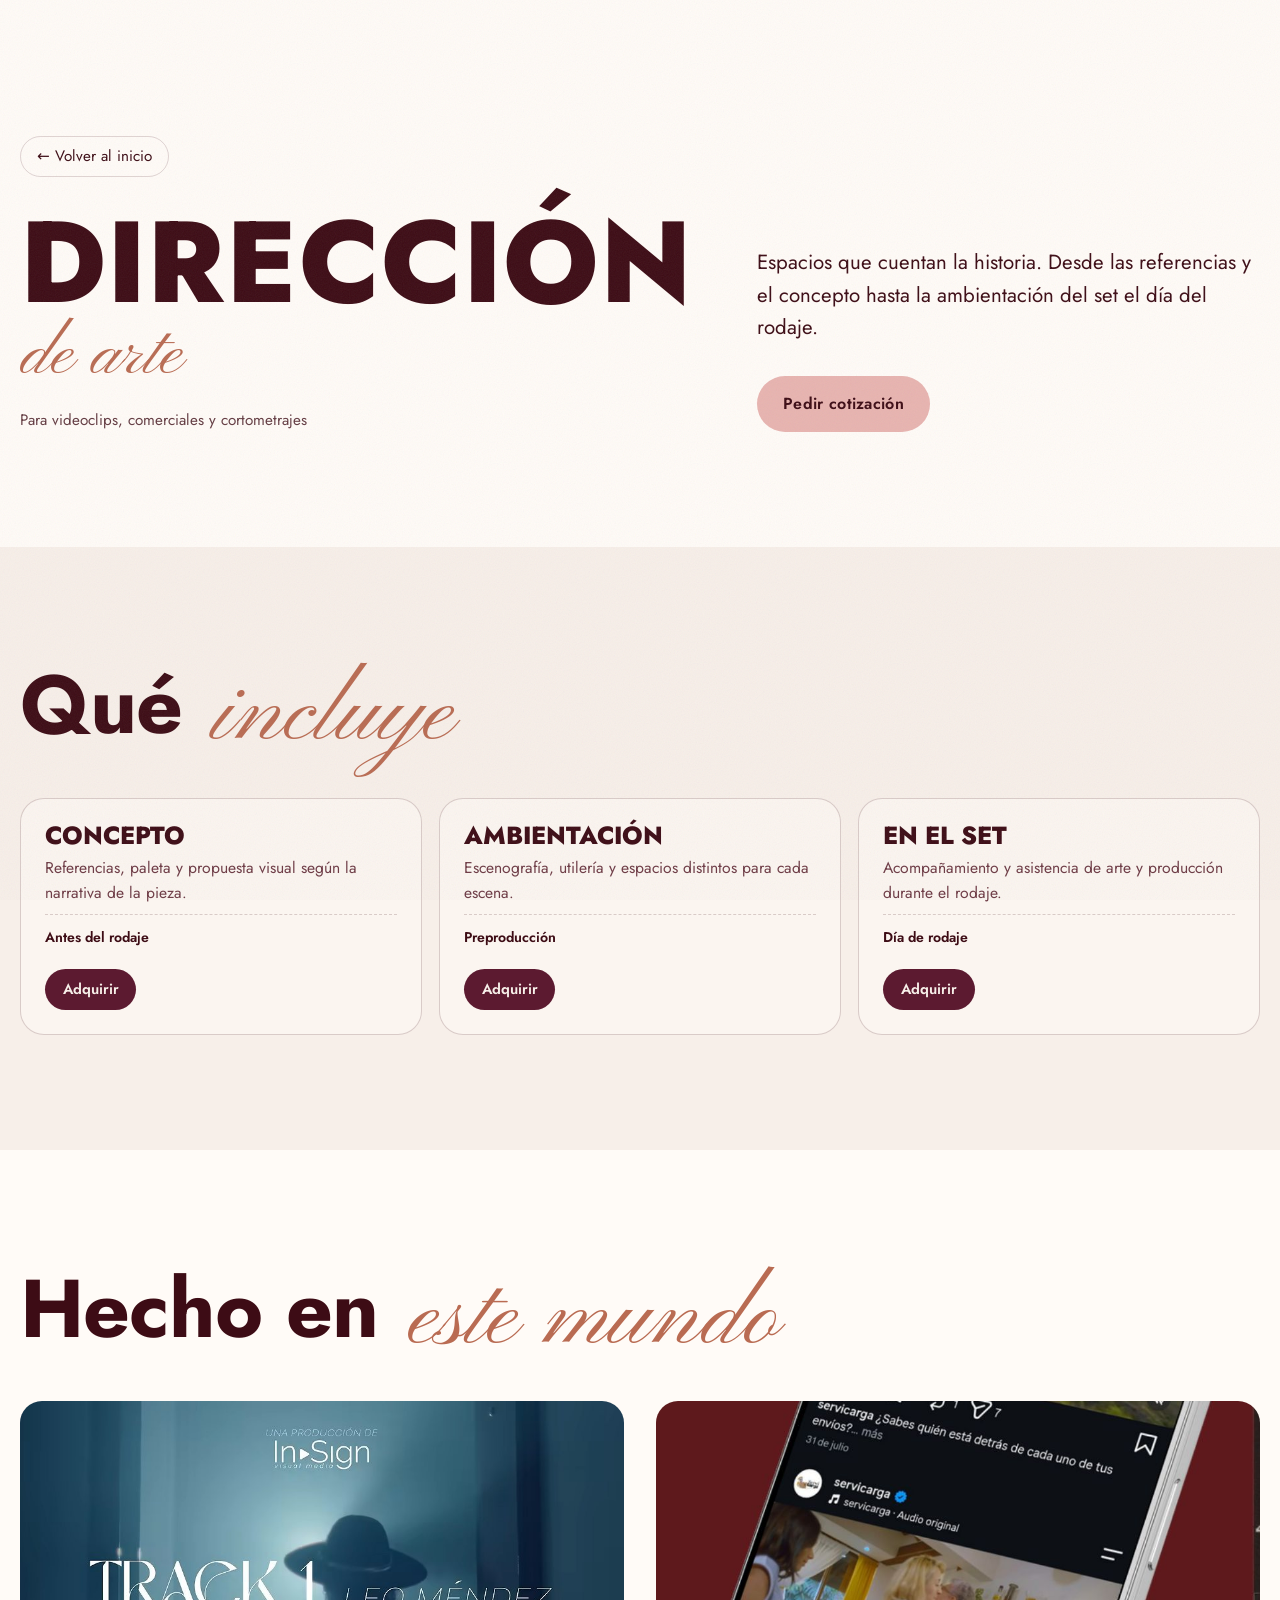
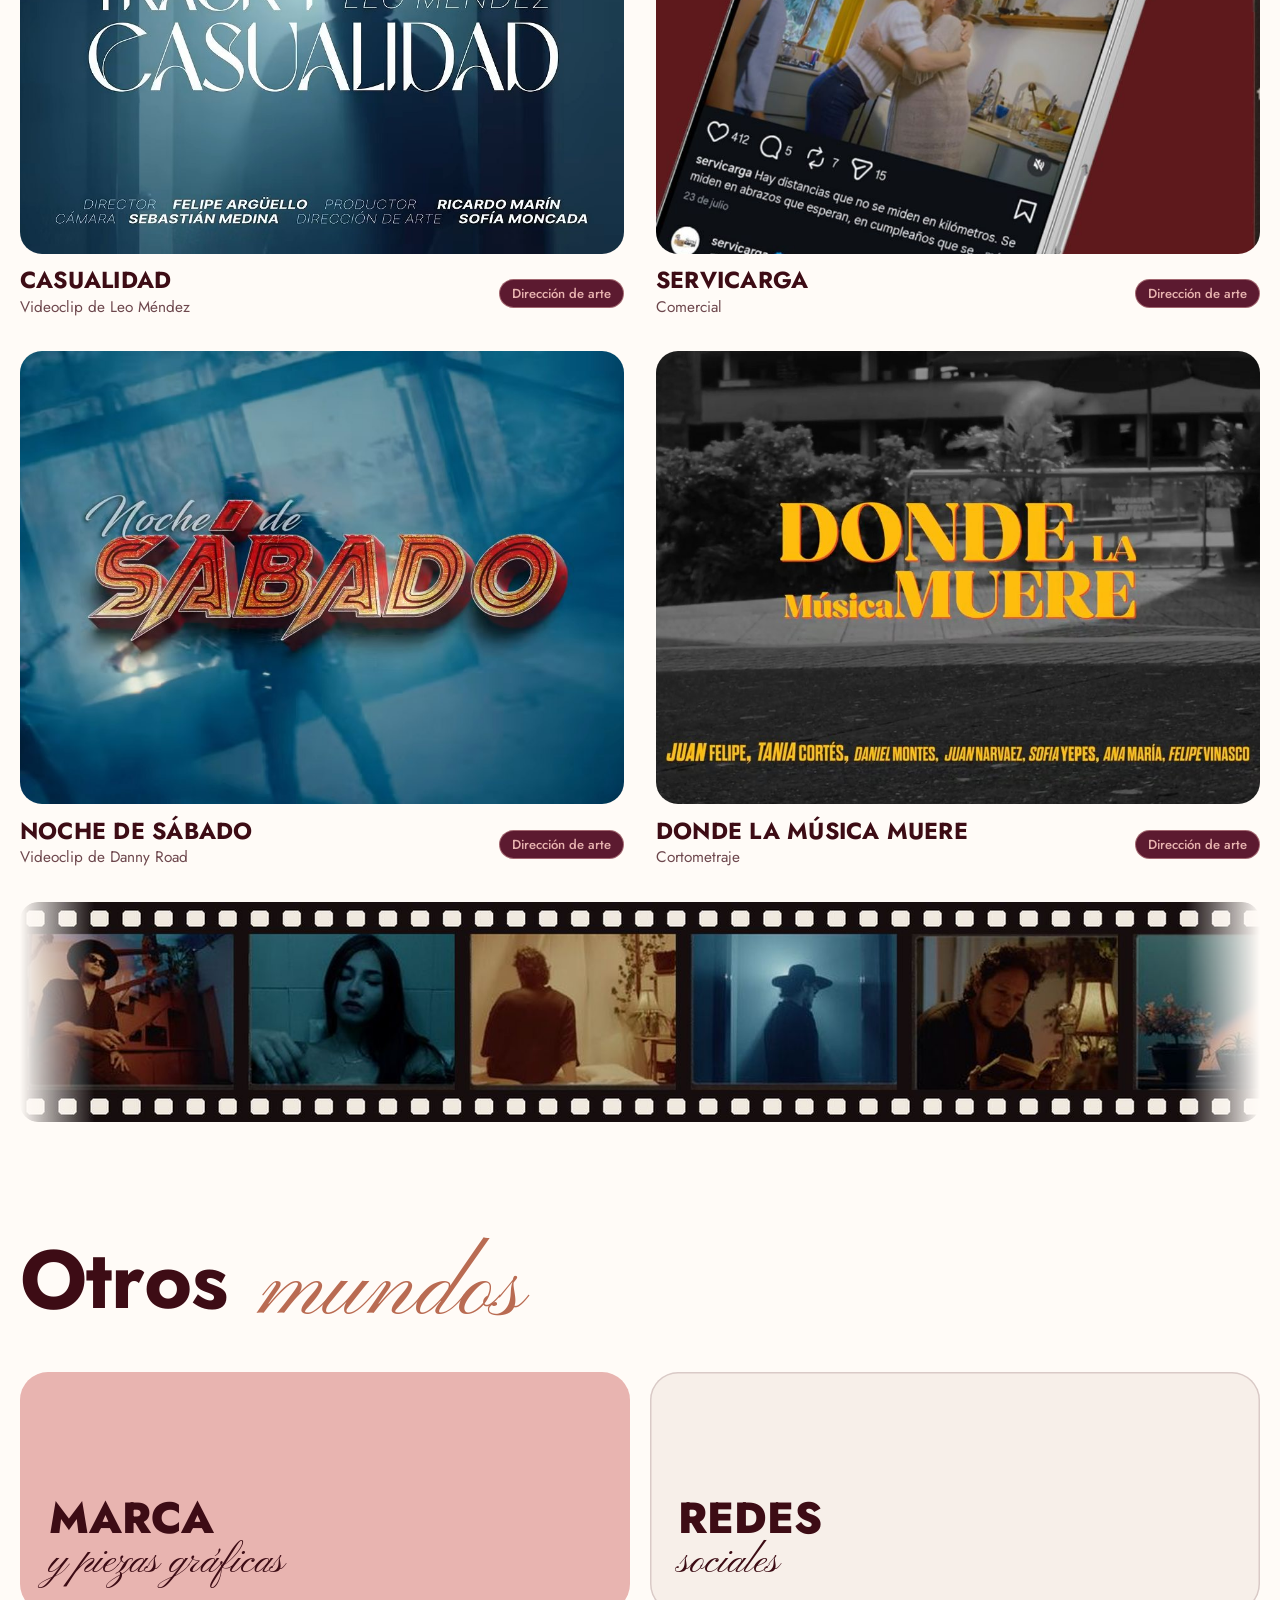
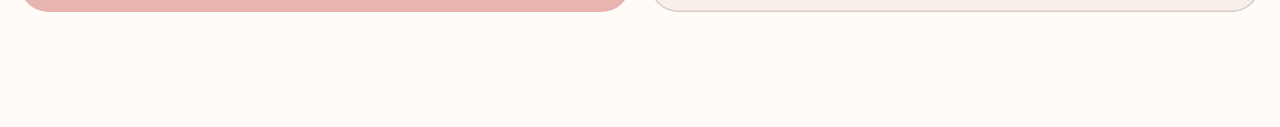
==== commit 44f66304: "Inglés/español, Tradición en canasta, enlaces a Instagram y Behance, app Android - Botón ES/EN en to" ====
--- a/direccion-arte.html
+++ b/direccion-arte.html
@@ -8,20 +8,17 @@
 <link rel="preconnect" href="https://fonts.googleapis.com">
 <link rel="preconnect" href="https://fonts.gstatic.com" crossorigin>
 <link href="https://fonts.googleapis.com/css2?family=Jost:wght@300;400;500;600;700;800;900&family=Pinyon+Script&display=swap" rel="stylesheet">
-<!-- Estilos: generales (todas las páginas) + los propios de esta página -->
-<link rel="stylesheet" href="css/base.css?v=20261113c">
-<link rel="stylesheet" href="css/barra-menu.css?v=20261113c">
-<link rel="stylesheet" href="css/pie.css?v=20261113c">
-<link rel="stylesheet" href="css/mundos.css?v=20261113c">
-<!-- Antes de pintar: tema guardado y franjas de llegada desde otra página -->
+<link rel="stylesheet" href="css/base.css?v=20261124b">
+<link rel="stylesheet" href="css/barra-menu.css?v=20261123t">
+<link rel="stylesheet" href="css/pie.css?v=20261124a">
+<link rel="stylesheet" href="css/mundos.css?v=20261123u">
 <script>
-(function(){var r=document.documentElement;try{var t=localStorage.getItem('sof-theme');if(t==='dark'||t==='light')r.dataset.theme=t;if(sessionStorage.getItem('sof-wipe')){r.classList.add('llegando');sessionStorage.removeItem('sof-wipe')}}catch(e){}})();
+(function(){var r=document.documentElement;try{var t=localStorage.getItem('sof-theme');if(t==='dark'||t==='light')r.dataset.theme=t;if(localStorage.getItem('sof-lang')==='en'){r.lang='en';r.classList.add('i18n');setTimeout(function(){r.classList.remove('i18n')},2500)}if(sessionStorage.getItem('sof-wipe')){r.classList.add('llegando');sessionStorage.removeItem('sof-wipe')}}catch(e){}})();
 </script>
 </head>
 <body data-pagina="direccion-arte" data-world="direccion-arte">
 <a class="skip" href="#" id="skip">Saltar al contenido</a>
 
-<!-- ============ BARRA PRINCIPAL ============ -->
 <header class="nav" id="nav">
   <a class="logo" href="inicio.html" data-go aria-label="Trazo, inicio"><span class="script">Trazo</span></a>
   <nav class="links" aria-label="Principal">
@@ -31,43 +28,43 @@
   </nav>
   <a class="btn b-vino cta" href="planes.html" data-go>¡Trabajemos!</a>
   <button class="whatido" aria-controls="mega">Lo que hago</button>
+  <button class="lang" type="button" translate="no"><span>ES</span><span>EN</span></button>
   <button class="theme" role="switch" aria-checked="false" aria-label="Modo oscuro" title="Cambiar a modo claro u oscuro"><span class="knob" aria-hidden="true"><svg class="sun" viewBox="0 0 24 24"><circle cx="12" cy="12" r="5"/><g stroke="currentColor" stroke-width="2" stroke-linecap="round"><path d="M12 1v3M12 20v3M1 12h3M20 12h3M4.2 4.2l2.1 2.1M17.7 17.7l2.1 2.1M4.2 19.8l2.1-2.1M17.7 6.3l2.1-2.1"/></g></svg><svg class="moon" viewBox="0 0 24 24"><path d="M20 14.5A8 8 0 0 1 9.5 4a8 8 0 1 0 10.5 10.5z"/></svg></span></button>
   <button class="menu-btn" aria-expanded="false" aria-controls="mega"><i></i>Menú</button>
 </header>
 
-<!-- ============ MENÚ GRANDE: LO QUE HAGO ============ -->
 <div class="mega" id="mega">
   <div class="wrap">
-    <div class="mega-head"><div class="lbl"><b>000</b><span>Lo que hago</span></div><p class="script">elige tu plan y escríbeme</p></div>
+    <div class="mega-head"><div class="lbl"><span>Lo que hago</span></div><p class="script">elige tu plan y escríbeme</p></div>
     <div class="mega-grid">
       <div class="world w1">
-        <a class="wh" href="marca.html" data-go><span class="wn">Mundo 01 · Para marcas nuevas y emprendimientos</span><h3>Marca <span class="script">y piezas</span></h3></a>
+        <a class="wh" href="marca.html" data-go><span class="wn">Para marcas nuevas y emprendimientos</span><h3>Marca <span class="script">y piezas</span></h3></a>
         <ul>
-          <li><a href="marca.html" data-go><span>01</span>Identidad simple<small>Logo, paleta y tipografías · 3 entregables</small></a><button class="buy" data-buy="Identidad simple" data-w="Marca">Adquirir</button></li>
-          <li><a href="marca.html" data-go><span>02</span>Manual de marca<small>Reglas de uso de tu marca · 8 entregables</small></a><button class="buy" data-buy="Manual de marca" data-w="Marca">Adquirir</button></li>
-          <li><a href="marca.html" data-go><span>03</span>Identidad completa<small>Todo lo anterior + papelería y lanzamiento</small></a><button class="buy" data-buy="Identidad completa" data-w="Marca">Adquirir</button></li>
+          <li><a href="marca.html" data-go>Identidad simple<small>Logo, paleta y tipografías · 3 entregables</small></a><button class="buy" data-buy="Identidad simple" data-w="Marca">Adquirir</button></li>
+          <li><a href="marca.html" data-go>Manual de marca<small>Reglas de uso de tu marca · 8 entregables</small></a><button class="buy" data-buy="Manual de marca" data-w="Marca">Adquirir</button></li>
+          <li><a href="marca.html" data-go>Identidad completa<small>Todo lo anterior + papelería y lanzamiento</small></a><button class="buy" data-buy="Identidad completa" data-w="Marca">Adquirir</button></li>
         </ul>
-        <div class="seen"><small>Míralo en</small><div class="mini"><a href="sala-de-espera.html?p=provet-marca" data-go>Provet</a><a href="sala-de-espera.html?p=boticaria" data-go>Boticaria</a><a href="sala-de-espera.html?p=museos" data-go>Museos y galerías</a><a href="sala-de-espera.html?p=grotesco" data-go>Lo grotesco</a></div></div>
+        <div class="seen"><small>Míralo en</small><div class="mini"><a href="proyecto.html?p=provet-marca" data-go>Provet</a><a href="proyecto.html?p=boticaria" data-go>Boticaria</a><a href="proyecto.html?p=tradicion-canasta" data-go>Tradición en canasta</a><a href="proyecto.html?p=museos" data-go>Museos y galerías</a><a href="proyecto.html?p=grotesco" data-go>Lo grotesco</a></div></div>
         <a class="go-plan" href="marca.html" data-go>Ver el mundo de marca</a>
       </div>
       <div class="world w2">
-        <a class="wh" href="redes.html" data-go><span class="wn">Mundo 02 · Para negocios, servicios y creadores</span><h3>Redes <span class="script">sociales</span></h3></a>
+        <a class="wh" href="redes.html" data-go><span class="wn">Para negocios, servicios y creadores</span><h3>Redes <span class="script">sociales</span></h3></a>
         <ul>
-          <li><a href="redes.html" data-go><span>01</span>Posts e historias<small>Piezas que enseñan, conectan y venden</small></a><button class="buy" data-buy="Posts e historias" data-w="Redes">Adquirir</button></li>
-          <li><a href="redes.html" data-go><span>02</span>Reels y video<small>Edición con ritmo y con tu estética</small></a><button class="buy" data-buy="Reels y video" data-w="Redes">Adquirir</button></li>
-          <li><a href="redes.html" data-go><span>03</span>Fotografía<small>Producto y retrato, con edición de color</small></a><button class="buy" data-buy="Fotografía" data-w="Redes">Adquirir</button></li>
+          <li><a href="redes.html" data-go>Posts e historias<small>Piezas que enseñan, conectan y venden</small></a><button class="buy" data-buy="Posts e historias" data-w="Redes">Adquirir</button></li>
+          <li><a href="redes.html" data-go>Reels y video<small>Edición con ritmo y con tu estética</small></a><button class="buy" data-buy="Reels y video" data-w="Redes">Adquirir</button></li>
+          <li><a href="redes.html" data-go>Fotografía<small>Producto y retrato, con edición de color</small></a><button class="buy" data-buy="Fotografía" data-w="Redes">Adquirir</button></li>
         </ul>
-        <div class="seen"><small>Míralo en</small><div class="mini"><a href="sala-de-espera.html?p=provet-redes" data-go>Provet · redes</a></div></div>
+        <div class="seen"><small>Míralo en</small><div class="mini"><a href="https://www.instagram.com/provet_co/" target="_blank" rel="noopener">Provet · redes</a></div></div>
         <a class="go-plan" href="redes.html" data-go>Ver el mundo de redes</a>
       </div>
       <div class="world w3">
-        <a class="wh" href="direccion-arte.html" data-go><span class="wn">Mundo 03 · Para videoclips, comerciales y cortos</span><h3>Dirección <span class="script">de arte</span></h3></a>
+        <a class="wh" href="direccion-arte.html" data-go><span class="wn">Para videoclips, comerciales y cortos</span><h3>Dirección <span class="script">de arte</span></h3></a>
         <ul>
-          <li><a href="direccion-arte.html" data-go><span>01</span>Concepto visual<small>Referencias, paleta y propuesta para tu pieza</small></a><button class="buy" data-buy="Concepto visual" data-w="Dirección de arte">Adquirir</button></li>
-          <li><a href="direccion-arte.html" data-go><span>02</span>Ambientación<small>Escenografía y utilería para cada escena</small></a><button class="buy" data-buy="Ambientación" data-w="Dirección de arte">Adquirir</button></li>
-          <li><a href="direccion-arte.html" data-go><span>03</span>Arte en el set<small>Asistencia de arte y producción en rodaje</small></a><button class="buy" data-buy="Arte en el set" data-w="Dirección de arte">Adquirir</button></li>
+          <li><a href="direccion-arte.html" data-go>Concepto visual<small>Referencias, paleta y propuesta para tu pieza</small></a><button class="buy" data-buy="Concepto visual" data-w="Dirección de arte">Adquirir</button></li>
+          <li><a href="direccion-arte.html" data-go>Ambientación<small>Escenografía y utilería para cada escena</small></a><button class="buy" data-buy="Ambientación" data-w="Dirección de arte">Adquirir</button></li>
+          <li><a href="direccion-arte.html" data-go>Arte en el set<small>Asistencia de arte y producción en rodaje</small></a><button class="buy" data-buy="Arte en el set" data-w="Dirección de arte">Adquirir</button></li>
         </ul>
-        <div class="seen"><small>Míralo en</small><div class="mini"><a href="sala-de-espera.html?p=casualidad" data-go>Casualidad</a><a href="sala-de-espera.html?p=servicarga" data-go>Servicarga</a></div></div>
+        <div class="seen"><small>Míralo en</small><div class="mini"><a href="https://youtu.be/zzhdbEWIKj8" target="_blank" rel="noopener">Casualidad</a><a href="https://www.instagram.com/reel/DbKAtlABSrf/" target="_blank" rel="noopener">Servicarga</a><a href="https://youtu.be/2KBNRGW3v3w" target="_blank" rel="noopener">Noche de Sábado</a><a href="https://youtu.be/dAaUGrENSRQ" target="_blank" rel="noopener">Donde la música muere</a></div></div>
         <a class="go-plan" href="direccion-arte.html" data-go>Ver el mundo de arte</a>
       </div>
     </div>
@@ -84,29 +81,29 @@
 </div>
 
 <main id="main" tabindex="-1">
-  <!-- Esta página se arma sola con los datos de js/datos.js (mundo "direccion-arte") -->
   <div class="wp" data-world="direccion-arte"></div>
 </main>
 
-<!-- ============ CONTACTO (en todas las páginas) ============ -->
 <footer class="contact" id="contacto" data-anchor="contacto">
   <div class="wrap">
-    <h2 class="st">Trabajemos <span class="script">juntos</span></h2>
+    <h2 class="st">Trabajemos <span class="script">Juntos</span></h2>
     <div class="cgrid">
       <div><h4>Escríbeme</h4><button id="copy">somonjara2005@gmail.com</button><a href="https://wa.me/573225374248" target="_blank" rel="noopener">WhatsApp · 322 537 4248</a></div>
-      <div><h4>Redes</h4><a href="https://instagram.com/_nthlky_" target="_blank" rel="noopener">Instagram · @_nthlky_</a></div>
+      <div><h4>Redes</h4><a href="https://instagram.com/_nthlky_" target="_blank" rel="noopener">Instagram · @_nthlky_</a><a href="https://www.behance.net/gallery/258978207/Portafolio-Diseno-Crossmedia-Sof" target="_blank" rel="noopener">Behance · Portafolio crossmedia</a></div>
       <div><h4>Estudio</h4><p>Pereira, Colombia</p></div>
+      <div><h4>App</h4><a href="apk/Trazo_app.apk" download>Descargar para Android</a><p>APK · 56 MB</p></div>
     </div>
-    <div class="cbase"><span>© 2026 Sofía Moncada · Arte desde el alma y corazón</span></div>
+    <div class="cbase"><span>© 2026 Sofía Moncada - Arte desde el alma y corazón</span></div>
   </div>
 </footer>
 
-<!-- Transición entre páginas: 4 franjas de color -->
 <div class="wipe" aria-hidden="true"><span></span><span></span><span></span><span></span></div>
 <div class="toast" id="toast" role="status" aria-live="polite"></div>
 
-<script src="js/main.js?v=20261113c"></script>
-<script src="js/datos.js?v=20261113c"></script>
-<script src="js/mundos.js?v=20261113c"></script>
+<script src="js/en.js?v=20261124g"></script>
+<script src="js/idioma.js?v=20261124b"></script>
+<script src="js/main.js?v=20261124b"></script>
+<script src="js/datos.js?v=20261124e"></script>
+<script src="js/mundos.js?v=20261123u"></script>
 </body>
 </html>
--- a/css/base.css
+++ b/css/base.css
@@ -1,12 +1,3 @@
-/* =========================================================
-   TRAZO · Portafolio de Sofía Moncada
-   base.css · TODAS las páginas: colores, letras, botones, secciones, interruptor de tema, formas de fondo y movimiento reducido
-   (estilos tomados del portafolio original: trazo-portafolio/css/estilos.css)
-   ========================================================= */
-
-/* Trazo · Sofía Moncada — estilos del portafolio
-   Colores y tipografías en :root (tema claro) y en los bloques de modo oscuro.
-   Las secciones se fueron agregando por versiones (v5…v12); cada bloque está marcado con un comentario. */
 :root{
   --vino:#5C1A30;--vino-osc:#3D0C15;--crema:#F7EFE9;--blanco:#FFFBF7;--rosa:#E8B4B0;--terra:#B96B52;--arena:#D9C4B8;
   --bg:#FFFBF7;--fg:#3D0C15;--fg-soft:#6d3a44;--accent:#B96B52;--nav-bg:rgba(255,251,247,.84);--panel:#F7EFE9;
@@ -35,7 +26,6 @@
 .skip{position:absolute;left:-999px;top:0}
 .skip:focus{left:1rem;top:1rem;z-index:100;background:var(--rosa);color:var(--vino-osc);padding:.6rem 1rem;border-radius:999px}
 
-/* tipo y etiquetas */
 .display{font-weight:800;text-transform:uppercase;line-height:.92;letter-spacing:.01em}
 .script{font-family:var(--script);font-weight:400;line-height:1;letter-spacing:0;text-transform:none}
 .h-xl{font-size:clamp(3rem,9vw,8rem)}
@@ -54,7 +44,6 @@
 .hr{border:0;border-top:1px solid var(--line)}
 .paper .hr{border-color:var(--line-p)}
 
-/* botones / chips */
 .btn{display:inline-flex;align-items:center;justify-content:center;gap:.6rem;padding:.95rem 1.6rem;border-radius:999px;font-weight:600;font-size:1rem;text-decoration:none;letter-spacing:.02em;transition:transform .35s cubic-bezier(.3,1.6,.5,1),background .25s,color .25s;white-space:nowrap}
 .btn:hover{transform:translateY(-3px) rotate(-1.5deg)}
 .b-rosa{background:var(--rosa);color:var(--vino-osc)}
@@ -64,7 +53,6 @@
 .chips{display:flex;flex-wrap:wrap;gap:.45rem}
 .chip{border:1.5px solid currentColor;border-radius:999px;padding:.28rem .9rem;font-size:.93rem;white-space:nowrap}
 
-/* vistas */
 [data-view]{display:none}
 [data-view].on{display:block;animation:viewin .7s cubic-bezier(.2,.8,.2,1)}
 @keyframes viewin{from{opacity:0;transform:translateY(24px)}}
@@ -72,7 +60,6 @@
 .top{padding-top:calc(env(safe-area-inset-top,0px) + 8.5rem)}
 .paper{background:var(--paper);color:var(--on-paper)}
 
-/* cinta */
 .ribbon{background:var(--rosa);color:var(--vino-osc);overflow:hidden;transform:rotate(-1.6deg);margin:0 -1rem;box-shadow:0 10px 24px rgba(0,0,0,.25)}
 .ribbon .track{display:flex;width:max-content;animation:slide 30s linear infinite;padding:.8rem 0}
 .ribbon span{font-weight:600;font-size:clamp(1.05rem,2vw,1.4rem);white-space:nowrap;padding-inline:1.2rem;display:flex;gap:2.4rem;align-items:center;letter-spacing:.02em}
@@ -83,7 +70,6 @@
   *,*::before,*::after{animation-duration:.001ms!important;animation-iteration-count:1!important;transition-duration:.001ms!important}
   .hero h1 .w>span{transform:none}.rv{opacity:1;translate:0 0}.manif .w{opacity:1}
 }
-/* ===== v5: tema, intro con premisa, inicio centrado ===== */
 @keyframes spin{to{transform:rotate(360deg)}}
 .theme{width:62px;height:34px;border-radius:999px;background:var(--line);position:relative;flex:none}
 .theme .knob{position:absolute;top:4px;left:4px;width:26px;height:26px;border-radius:50%;background:var(--terra);color:var(--blanco);display:grid;place-items:center;transition:transform .45s cubic-bezier(.3,1.6,.4,1),background .4s}
@@ -93,7 +79,6 @@
 .theme[aria-checked="true"] .sun{opacity:0;transform:rotate(90deg)}
 .theme[aria-checked="true"] .moon{opacity:1;transform:none}
 
-/* tarjetas claras con borde en ambos temas */
 .wcard.w2,.bk2,.c-exp,.b-desc,.b-pal,.pk2,.expect li{box-shadow:inset 0 0 0 1.5px var(--line)}
 .form{background:var(--bg);color:var(--fg);box-shadow:inset 0 0 0 1.5px var(--line)}
 .opts button{border-color:var(--fg)!important}
@@ -112,7 +97,6 @@
 .pk .buy-btn{background:var(--vino-osc);color:var(--crema)}
 .pk3 .buy-btn,.pk4 .buy-btn{background:var(--blanco);color:var(--vino-osc)}
 main .lbl,.contact .lbl{display:none}
-/* formas y estrellas de fondo */
 main section,main .stn{position:relative}
 .deco{position:absolute;inset:0;overflow:hidden;pointer-events:none;z-index:0}
 .deco svg{position:absolute;width:var(--s);color:var(--dc);opacity:var(--o);animation:dfl var(--dur) ease-in-out infinite alternate;animation-delay:var(--dl)}
@@ -124,3 +108,9 @@
 .xr>*{z-index:auto}
 @media (prefers-reduced-motion:reduce){.deco svg{animation:none}}
 @media (max-width:860px){.mas-title .script{margin-left:0}}
+.lang{width:68px;height:34px;border-radius:999px;background:var(--line);position:relative;flex:none;display:grid;grid-template-columns:1fr 1fr;align-items:center;padding:0 4px;font-size:.72rem;font-weight:700;letter-spacing:.05em;color:inherit}
+.lang::before{content:"";position:absolute;top:4px;left:4px;width:calc(50% - 4px);height:26px;border-radius:999px;background:var(--terra);transition:transform .45s cubic-bezier(.3,1.6,.4,1)}
+html[lang="en"] .lang::before{transform:translateX(100%)}
+.lang span{position:relative;text-align:center;transition:color .3s}
+html:not([lang="en"]) .lang span:first-child,html[lang="en"] .lang span:last-child{color:var(--blanco)}
+html.i18n body{visibility:hidden}
--- a/css/barra-menu.css
+++ b/css/barra-menu.css
@@ -1,10 +1,3 @@
-/* =========================================================
-   TRAZO · Portafolio de Sofía Moncada
-   barra-menu.css · TODAS las páginas: barra de arriba, menú grande "Lo que hago" y transición de franjas
-   (estilos tomados del portafolio original: trazo-portafolio/css/estilos.css)
-   ========================================================= */
-
-/* nav */
 .nav{position:fixed;z-index:60;top:calc(env(safe-area-inset-top,0px) + 14px);left:50%;transform:translateX(-50%);width:min(1240px,100% - 1.5rem);display:flex;align-items:center;gap:1rem;padding:.45rem .45rem .45rem 1.2rem;border-radius:999px;background:var(--nav-bg);backdrop-filter:blur(14px);-webkit-backdrop-filter:blur(14px);border:1px solid var(--line);transition:transform .5s cubic-bezier(.2,.8,.2,1)}
 .nav.hide{transform:translate(-50%,-150%)}
 .logo{display:flex;align-items:baseline;gap:.35rem;text-decoration:none;white-space:nowrap;margin-right:auto}
@@ -24,7 +17,6 @@
 @media (max-width:1060px){.nav .links,.clock{display:none}}
 @media (max-width:520px){.nav .cta{display:none}}
 
-/* mega menú */
 .mega{position:fixed;inset:0;z-index:55;background:var(--bg);overflow:auto;padding:calc(env(safe-area-inset-top,0px) + 6.5rem) 0 calc(2.5rem + env(safe-area-inset-bottom,0px));clip-path:inset(0 0 100% 0);visibility:hidden;transition:clip-path .65s cubic-bezier(.7,0,.2,1),visibility .65s}
 .mega.open{clip-path:inset(0);visibility:visible}
 .mega-grid{display:grid;grid-template-columns:repeat(3,1fr);gap:1.2rem}
@@ -45,13 +37,10 @@
 .mega-more nav a:hover{color:var(--accent)}
 @media (max-width:900px){.mega-grid{grid-template-columns:1fr}}
 
-
-/* cinta de transición */
 .wipe{position:fixed;inset:0;z-index:80;pointer-events:none;display:grid;grid-template-rows:repeat(4,1fr)}
 .wipe span{transform:scaleX(0);transform-origin:left}
 .wipe span:nth-child(1){background:var(--rosa)}.wipe span:nth-child(2){background:var(--terra)}.wipe span:nth-child(3){background:var(--arena)}.wipe span:nth-child(4){background:var(--vino)}
 
-/* ===== v6: menú y archivo collage ===== */
 .mega-head{display:flex;flex-wrap:wrap;align-items:baseline;justify-content:space-between;gap:.4rem 1rem;margin-bottom:1.2rem}
 .mega-head .lbl{margin:0}
 .mega-head .script{font-size:clamp(1.8rem,3.4vw,2.6rem);color:var(--accent)}
@@ -72,7 +61,6 @@
 .mega-help .script{font-size:2rem;color:var(--accent);margin-bottom:.3rem}
 @media (max-width:700px){.mega-help{rotate:0deg;max-width:none}}
 
-/* adquirir planes */
 .world li{display:grid;grid-template-columns:1fr auto;align-items:center;gap:.6rem;border-top:1px solid currentColor}
 .world li a{border-top:0!important}
 .buy{border:1.5px solid currentColor;border-radius:999px;padding:.32rem .8rem;font-size:.82rem;font-weight:600;white-space:nowrap;transition:transform .3s cubic-bezier(.3,1.6,.4,1)}
@@ -81,7 +69,7 @@
 .w3 .buy:hover{background:var(--blanco);color:var(--terra);border-color:var(--blanco)}
 .nav{gap:.6rem}
 .logo .script{font-size:2.3rem}
-.nav .links{margin-right:auto;margin-left:1.4rem}
+.nav .links{margin-left:auto;margin-right:.4rem}
 .nav .cta{padding:.6rem 1.15rem}
 .nav .whatido{padding:.6rem 1.15rem;border-radius:999px;border:1.5px solid currentColor;font-weight:600;font-size:.97rem}
 .nav .whatido:hover{background:var(--fg);color:var(--bg)}
@@ -89,5 +77,4 @@
 @media (max-width:1060px){.nav .links,.nav .whatido{display:none}.menu-btn{display:inline-flex}}
 @media (max-width:560px){.nav .cta{display:none}}
 
-/* Al llegar desde otra página, la pantalla empieza tapada por las franjas (main.js las abre) */
 .llegando .wipe span{transform:scaleX(1)}
--- a/css/pie.css
+++ b/css/pie.css
@@ -1,10 +1,3 @@
-/* =========================================================
-   TRAZO · Portafolio de Sofía Moncada
-   pie.css · TODAS las páginas: pie de contacto "Trabajemos juntos"
-   (estilos tomados del portafolio original: trazo-portafolio/css/estilos.css)
-   ========================================================= */
-
-/* contacto (footer) */
 .contact{color:var(--crema);--line:rgba(247,239,233,.2);background:var(--vino);border-radius:40px 40px 0 0;margin-top:2rem;padding:clamp(4rem,8vw,6.5rem) 0 calc(2rem + env(safe-area-inset-bottom,0px))}
 .contact .st{font-size:clamp(3rem,9vw,7.6rem)}
 .cgrid{display:grid;grid-template-columns:repeat(3,1fr);gap:2rem;margin-top:3rem;padding-top:2rem;border-top:1px solid var(--line)}
@@ -22,7 +15,6 @@
 .rv{opacity:0;translate:0 36px;transition:opacity .8s,translate 1s cubic-bezier(.2,.8,.2,1)}
 .rv.in{opacity:1;translate:0 0}
 
-/* contacto centrado */
 .contact{text-align:center}
 .contact .lbl{justify-content:center}
 .cgrid{text-align:center}
@@ -30,3 +22,51 @@
 .cbase{justify-content:center;gap:2rem}
 
 .contact .lbl b{color:var(--rosa)}
+
+:root { --contact-bg: #3D0C15; }
+@media (prefers-color-scheme: dark) { :root:not([data-theme="light"]) { --contact-bg: #5C1A30; } }
+:root[data-theme="dark"] { --contact-bg: #5C1A30; }
+
+.contact {
+  margin: 3rem clamp(0px, 2.4vw, 32px) 0;
+  padding: clamp(3rem, 6vw, 4rem) 0 calc(2rem + env(safe-area-inset-bottom, 0px));
+  border-radius: 40px 40px 0 0;
+  background: var(--contact-bg);
+  color: var(--crema);
+  text-align: center;
+}
+.contact .wrap { width: min(1000px, 100% - 2.5rem); }
+.contact .st {
+  padding-bottom: 1.1rem;
+  border-bottom: 1px solid rgba(232, 180, 176, .55);
+  font-size: clamp(2.2rem, 4.6vw, 3.2rem);
+  font-weight: 700;
+}
+.contact .st .script { font-size: 1.05em; color: var(--rosa); }
+.cgrid {
+  grid-template-columns: repeat(4, 1fr);
+  margin-top: 2.6rem;
+  padding-top: 0;
+  border-top: 0;
+  gap: 1.6rem;
+}
+.cgrid > div { display: flex; flex-direction: column; align-items: center; gap: .9rem; }
+.cgrid h4 { margin: 0; font-size: 1.05rem; font-weight: 600; opacity: 1; }
+.cgrid a,
+.cgrid button,
+.cgrid p {
+  margin: 0;
+  font-size: .88rem;
+  opacity: .85;
+}
+.cgrid a:hover, .cgrid button:hover { color: var(--rosa); opacity: 1; }
+.cbase {
+  justify-content: center;
+  margin-top: 3rem;
+  font-size: .95rem;
+  font-weight: 500;
+  color: var(--terra);
+  opacity: 1;
+}
+@media (max-width: 900px) { .cgrid { grid-template-columns: repeat(2, 1fr); } }
+@media (max-width: 480px) { .cgrid { grid-template-columns: 1fr; } }
--- a/css/mundos.css
+++ b/css/mundos.css
@@ -1,10 +1,3 @@
-/* =========================================================
-   TRAZO · Portafolio de Sofía Moncada
-   mundos.css · marca.html, redes.html y direccion-arte.html: páginas de cada mundo y tarjetas de proyecto
-   (estilos tomados del portafolio original: trazo-portafolio/css/estilos.css)
-   ========================================================= */
-
-/* enfoque */
 .worlds{display:grid;grid-template-columns:repeat(3,1fr);gap:1.2rem}
 .wcard{border-radius:28px;padding:1.8rem;min-height:420px;display:flex;flex-direction:column;gap:.8rem;text-decoration:none;position:relative;overflow:hidden;transition:transform .5s cubic-bezier(.3,1.5,.5,1)}
 .wcard:hover{transform:translateY(-10px) rotate(-1deg)}
@@ -21,7 +14,6 @@
 .pillars small{opacity:.6;font-weight:400;font-size:.85rem}
 @media (max-width:700px){.pillars{grid-template-columns:1fr 1fr}}
 
-/* tarjetas de proyecto */
 .pgrid{display:grid;grid-template-columns:repeat(6,1fr);gap:clamp(1.2rem,2.5vw,2rem)}
 .pcard{grid-column:span 2;display:block;text-decoration:none;transition:transform .5s cubic-bezier(.3,1.5,.5,1)}
 .pcard.w{grid-column:span 4}
@@ -55,7 +47,6 @@
 .filters button{border:1.5px solid var(--fg);border-radius:999px;padding:.45rem 1rem;font-size:.95rem;transition:background .25s,color .25s}
 .filters button[aria-pressed="true"]{background:var(--fg);color:var(--bg)}
 
-/* páginas de mundo */
 .wp-head{display:grid;grid-template-columns:1.3fr 1fr;gap:clamp(2rem,5vw,4rem);align-items:end}
 .wp-head h1{font-weight:800;text-transform:uppercase;font-size:clamp(3.2rem,9vw,8rem);line-height:.92;letter-spacing:.01em}
 .wp-head h1 .script{display:block;text-transform:none;font-weight:400;color:var(--accent);font-size:.62em;margin-top:.08em}
@@ -74,7 +65,6 @@
 .film .reel{display:flex;width:max-content;animation:slide 60s linear infinite}
 .film img{height:clamp(150px,20vw,220px);width:auto;max-width:none}
 
-/* detalle */
 .back{display:inline-flex;gap:.5rem;align-items:center;text-decoration:none;border:1.5px solid var(--line);border-radius:999px;padding:.45rem 1rem;font-size:.95rem;margin-bottom:2rem}
 .back:hover{background:var(--fg);color:var(--bg)}
 .bento{display:grid;grid-template-columns:repeat(12,1fr);gap:1.2rem;margin-top:1rem}
@@ -106,7 +96,6 @@
 .d-next a.next b{font-size:clamp(1.6rem,4vw,2.6rem);text-transform:uppercase;font-weight:800;line-height:1}
 .d-next a.next:hover b{color:var(--accent)}
 
-/* mundos en abanico */
 .worlds.fan{margin-top:3.6rem;gap:1.4rem;align-items:start;text-align:left}
 .worlds.fan .wcard:nth-child(1){transform:rotate(-3.5deg) translateY(34px)}
 .worlds.fan .wcard:nth-child(2){transform:translateY(-6px)}
@@ -114,3 +103,4 @@
 .worlds.fan .wcard:hover{transform:rotate(0) translateY(-12px)}
 @media (max-width:900px){.worlds.fan .wcard:nth-child(n){transform:rotate(calc(var(--i,0) * 1deg))}.worlds.fan .wcard:nth-child(1){--i:-1.5}.worlds.fan .wcard:nth-child(3){--i:1.5}}
 
+.inc .precio{margin:auto 0 0;font-weight:600;font-size:1rem}.inc .precio b{font-weight:800}.inc .precio + .foot{margin-top:0}
